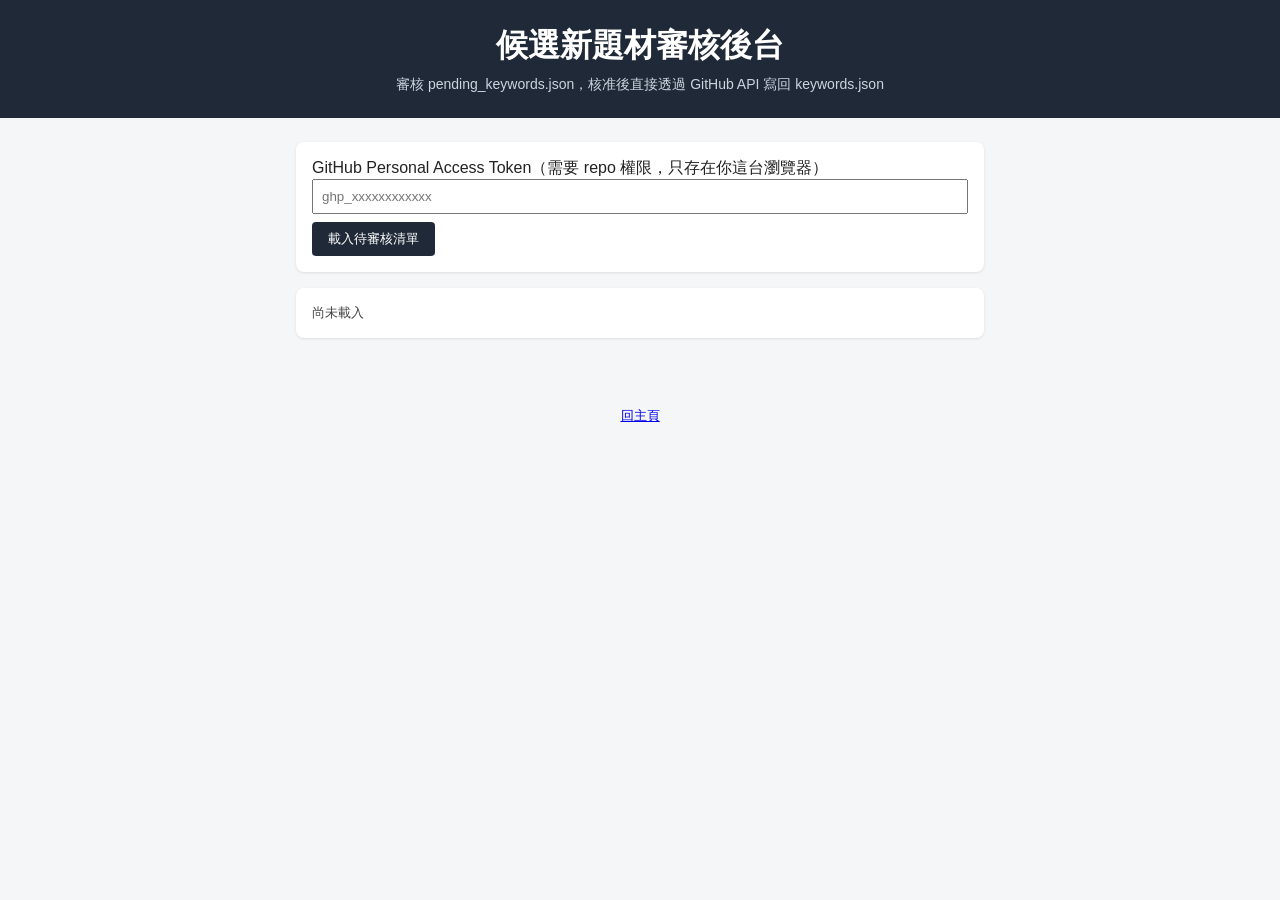
==== docs/admin.html @ 5322a7ff "新增候選新題材審核後台(docs/admin.html)，直接透過GitHub API核准/拒絕；修正首頁過時的GDELT字樣" ====
<!DOCTYPE html>
<html lang="zh-Hant">
<head>
<meta charset="UTF-8">
<meta name="viewport" content="width=device-width, initial-scale=1.0">
<title>候選新題材審核後台</title>
<link rel="stylesheet" href="style.css">
<style>
  main { max-width: 720px; }
  .token-box, .pending-item, .log-box {
    background: #fff; border-radius: 8px; padding: 16px;
    margin-bottom: 16px; box-shadow: 0 1px 3px rgba(0,0,0,0.1);
  }
  .token-box input[type="password"] { width: 100%; padding: 8px; box-sizing: border-box; }
  .pending-item { display: flex; flex-wrap: wrap; gap: 8px; align-items: center; }
  .pending-item .word { font-weight: bold; font-size: 16px; min-width: 90px; }
  .pending-item .meta { color: #888; font-size: 12px; width: 100%; }
  .pending-item select, .pending-item input[type="text"] { padding: 6px; }
  .pending-item input[type="text"] { flex: 1; min-width: 120px; }
  button.approve { background: #16a34a; color: #fff; border: none; padding: 6px 14px; border-radius: 4px; cursor: pointer; }
  button.reject { background: #dc2626; color: #fff; border: none; padding: 6px 14px; border-radius: 4px; cursor: pointer; }
  button.reload { background: #1f2937; color: #fff; border: none; padding: 8px 16px; border-radius: 4px; cursor: pointer; }
  .log-box { font-size: 13px; color: #444; white-space: pre-wrap; max-height: 200px; overflow-y: auto; }
</style>
</head>
<body>
  <header>
    <h1>候選新題材審核後台</h1>
    <p class="subtitle">審核 pending_keywords.json，核准後直接透過 GitHub API 寫回 keywords.json</p>
  </header>

  <main>
    <section class="token-box">
      <label for="token-input">GitHub Personal Access Token（需要 repo 權限，只存在你這台瀏覽器）</label>
      <input type="password" id="token-input" placeholder="ghp_xxxxxxxxxxxx">
      <button class="reload" id="reload-btn" style="margin-top:8px;">載入待審核清單</button>
    </section>

    <section id="pending-list"></section>

    <section class="log-box" id="log-box">尚未載入</section>
  </main>

  <footer>
    <p><a href="index.html">回主頁</a></p>
  </footer>

  <script src="admin.js"></script>
</body>
</html>
---- docs/style.css ----
* { box-sizing: border-box; }
body {
  font-family: "Noto Sans TC", "PingFang TC", "Microsoft JhengHei", sans-serif;
  margin: 0;
  background: #f5f6f8;
  color: #222;
}
header {
  padding: 24px 16px;
  text-align: center;
  background: #1f2937;
  color: #fff;
}
header h1 { margin: 0 0 8px; }
.subtitle { margin: 0; color: #cbd5e1; font-size: 14px; }
main {
  max-width: 960px;
  margin: 0 auto;
  padding: 24px 16px;
}
.tabs {
  display: flex;
  gap: 8px;
  justify-content: center;
  margin-bottom: 16px;
}
.tab-btn {
  padding: 8px 20px;
  border: 1px solid #1f2937;
  background: #fff;
  color: #1f2937;
  border-radius: 20px;
  cursor: pointer;
  font-size: 14px;
}
.tab-btn.active {
  background: #1f2937;
  color: #fff;
}
.wordcloud-section, .download-section, .leaderboard-section {
  background: #fff;
  border-radius: 8px;
  padding: 16px;
  margin-bottom: 24px;
  box-shadow: 0 1px 3px rgba(0,0,0,0.1);
}
#leaderboard-table {
  width: 100%;
  border-collapse: collapse;
  font-size: 14px;
}
#leaderboard-table th, #leaderboard-table td {
  padding: 8px 10px;
  text-align: center;
  border-bottom: 1px solid #eee;
}
#leaderboard-table th {
  color: #666;
  font-weight: normal;
}
#leaderboard-table td:nth-child(2) {
  text-align: left;
  font-weight: bold;
}
.chg-up { color: #dc2626; font-weight: bold; }
.chg-down { color: #16a34a; font-weight: bold; }
.chg-new { color: #ea580c; font-weight: bold; }
.chg-flat { color: #999; }
#wordcloud-img {
  width: 100%;
  height: auto;
  display: block;
  border-radius: 4px;
}
.status { text-align: center; color: #888; font-size: 13px; }
.download-section a {
  display: inline-block;
  margin-top: 8px;
  color: #2563eb;
  text-decoration: none;
  font-weight: bold;
}
footer {
  text-align: center;
  padding: 16px;
  color: #888;
  font-size: 13px;
}
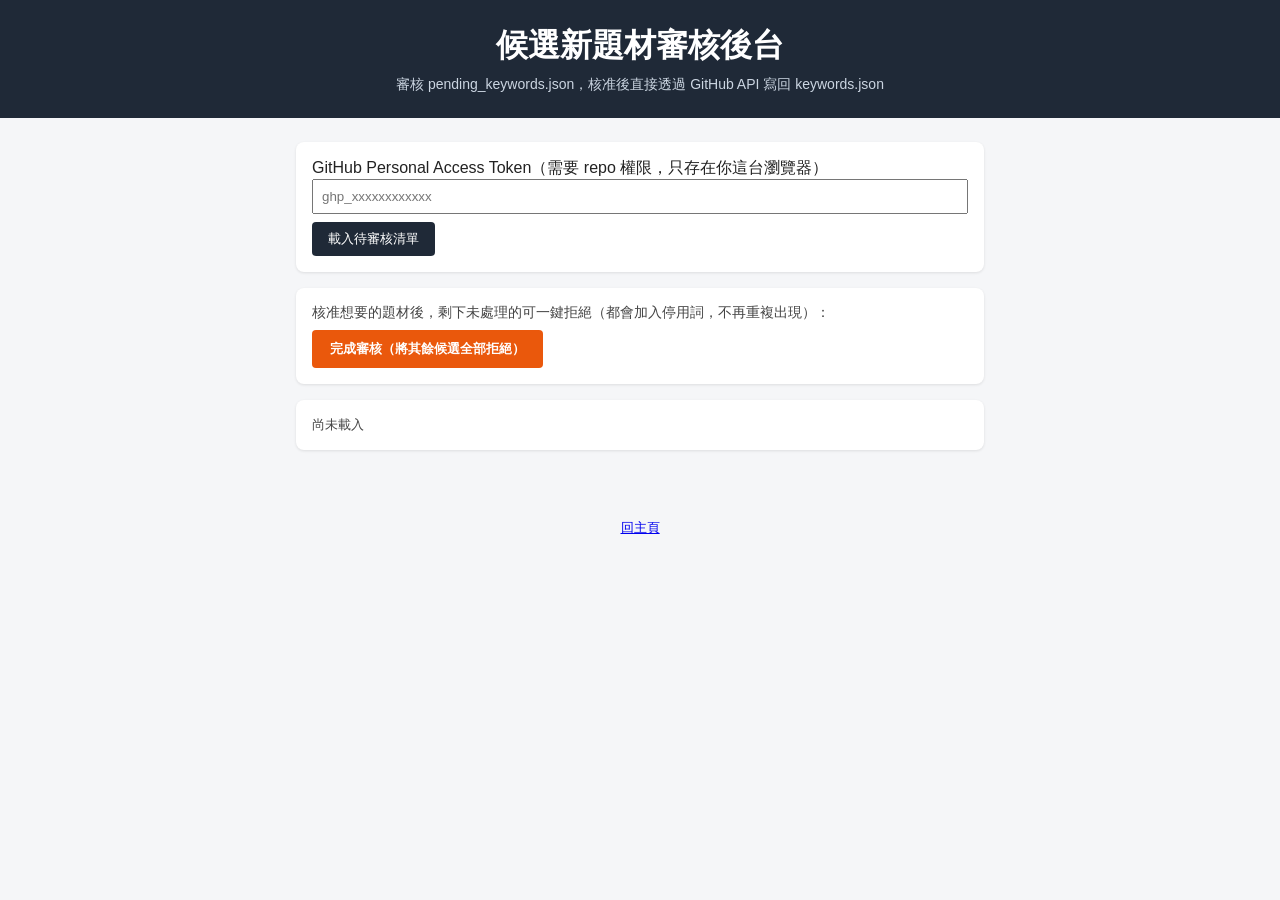
==== commit f9c4c2fb: "審核後台新增「完成審核」一鍵拒絕其餘候選+離開頁面提醒" ====
--- a/docs/admin.html
+++ b/docs/admin.html
@@ -20,6 +20,9 @@
   button.approve { background: #16a34a; color: #fff; border: none; padding: 6px 14px; border-radius: 4px; cursor: pointer; }
   button.reject { background: #dc2626; color: #fff; border: none; padding: 6px 14px; border-radius: 4px; cursor: pointer; }
   button.reload { background: #1f2937; color: #fff; border: none; padding: 8px 16px; border-radius: 4px; cursor: pointer; }
+  .finish-box { background: #fff; border-radius: 8px; padding: 16px; margin-bottom: 16px; box-shadow: 0 1px 3px rgba(0,0,0,0.1); }
+  .finish-box p { margin: 0 0 8px; font-size: 14px; color: #444; }
+  button.finish { background: #ea580c; color: #fff; border: none; padding: 10px 18px; border-radius: 4px; cursor: pointer; font-weight: bold; }
   .log-box { font-size: 13px; color: #444; white-space: pre-wrap; max-height: 200px; overflow-y: auto; }
 </style>
 </head>
@@ -38,6 +41,11 @@
 
     <section id="pending-list"></section>
 
+    <section class="finish-box">
+      <p>核准想要的題材後，剩下未處理的可一鍵拒絕（都會加入停用詞，不再重複出現）：</p>
+      <button class="finish" id="finish-btn">完成審核（將其餘候選全部拒絕）</button>
+    </section>
+
     <section class="log-box" id="log-box">尚未載入</section>
   </main>
 
--- a/docs/style.css
+++ b/docs/style.css
@@ -65,6 +65,7 @@
 .chg-up { color: #dc2626; font-weight: bold; }
 .chg-down { color: #16a34a; font-weight: bold; }
 .chg-new { color: #ea580c; font-weight: bold; }
+.chg-back { color: #0891b2; font-weight: bold; }
 .chg-flat { color: #999; }
 #wordcloud-img {
   width: 100%;
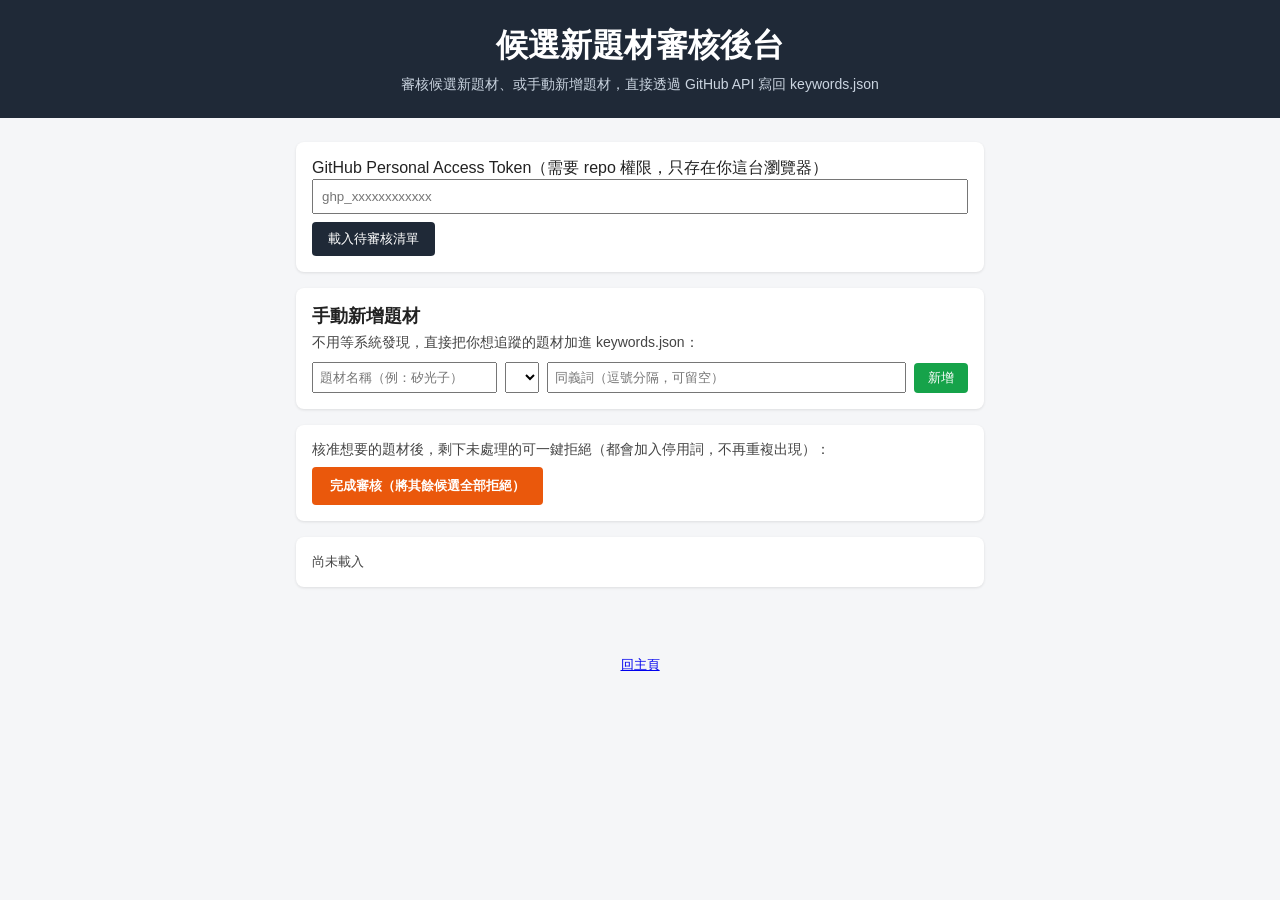
==== commit 02ebfef0: "admin後台新增手動新增題材功能(直接寫進keywords.json,並自動從停用詞/候選移除)" ====
--- a/docs/admin.html
+++ b/docs/admin.html
@@ -24,12 +24,18 @@
   .finish-box p { margin: 0 0 8px; font-size: 14px; color: #444; }
   button.finish { background: #ea580c; color: #fff; border: none; padding: 10px 18px; border-radius: 4px; cursor: pointer; font-weight: bold; }
   .log-box { font-size: 13px; color: #444; white-space: pre-wrap; max-height: 200px; overflow-y: auto; }
+  .manual-box { background: #fff; border-radius: 8px; padding: 16px; margin-bottom: 16px; box-shadow: 0 1px 3px rgba(0,0,0,0.1); }
+  .manual-box h2 { margin: 0 0 6px; font-size: 18px; }
+  .manual-box p { margin: 0 0 10px; font-size: 14px; color: #444; }
+  .manual-row { display: flex; flex-wrap: wrap; gap: 8px; align-items: center; }
+  .manual-row input[type="text"], .manual-row select { padding: 6px; }
+  .manual-row #manual-synonyms { flex: 1; min-width: 140px; }
 </style>
 </head>
 <body>
   <header>
     <h1>候選新題材審核後台</h1>
-    <p class="subtitle">審核 pending_keywords.json，核准後直接透過 GitHub API 寫回 keywords.json</p>
+    <p class="subtitle">審核候選新題材、或手動新增題材，直接透過 GitHub API 寫回 keywords.json</p>
   </header>
 
   <main>
@@ -37,6 +43,17 @@
       <label for="token-input">GitHub Personal Access Token（需要 repo 權限，只存在你這台瀏覽器）</label>
       <input type="password" id="token-input" placeholder="ghp_xxxxxxxxxxxx">
       <button class="reload" id="reload-btn" style="margin-top:8px;">載入待審核清單</button>
+    </section>
+
+    <section class="manual-box">
+      <h2>手動新增題材</h2>
+      <p>不用等系統發現，直接把你想追蹤的題材加進 keywords.json：</p>
+      <div class="manual-row">
+        <input type="text" id="manual-name" placeholder="題材名稱（例：矽光子）">
+        <select id="manual-category"></select>
+        <input type="text" id="manual-synonyms" placeholder="同義詞（逗號分隔，可留空）">
+        <button class="approve" id="manual-add-btn">新增</button>
+      </div>
     </section>
 
     <section id="pending-list"></section>
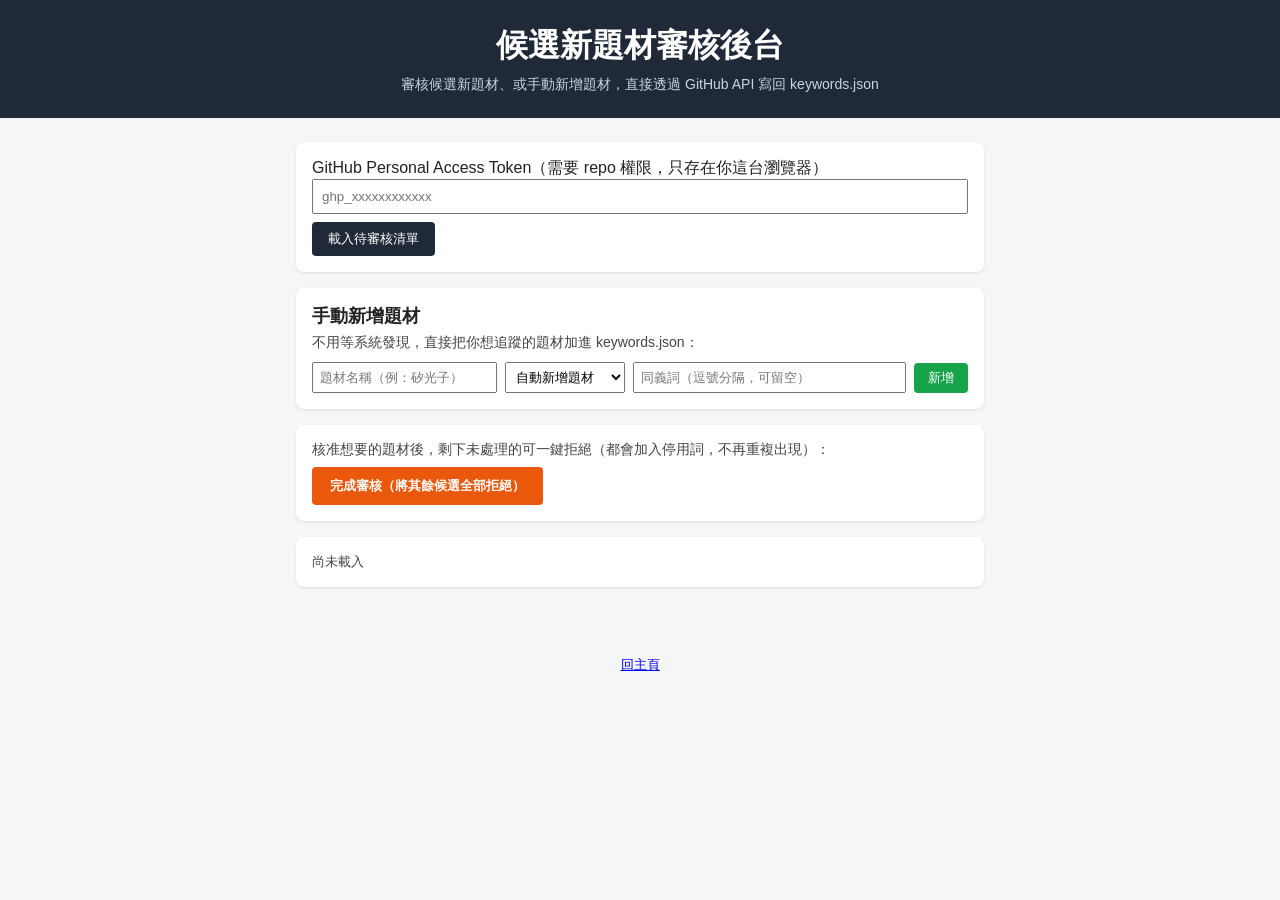
==== commit e2944e3e: "手動新增題材:分類下拉頁面一開啟就填入(預設12分類),不用先載入" ====
--- a/docs/admin.html
+++ b/docs/admin.html
@@ -29,6 +29,7 @@
   .manual-box p { margin: 0 0 10px; font-size: 14px; color: #444; }
   .manual-row { display: flex; flex-wrap: wrap; gap: 8px; align-items: center; }
   .manual-row input[type="text"], .manual-row select { padding: 6px; }
+  .manual-row select { min-width: 120px; }
   .manual-row #manual-synonyms { flex: 1; min-width: 140px; }
 </style>
 </head>
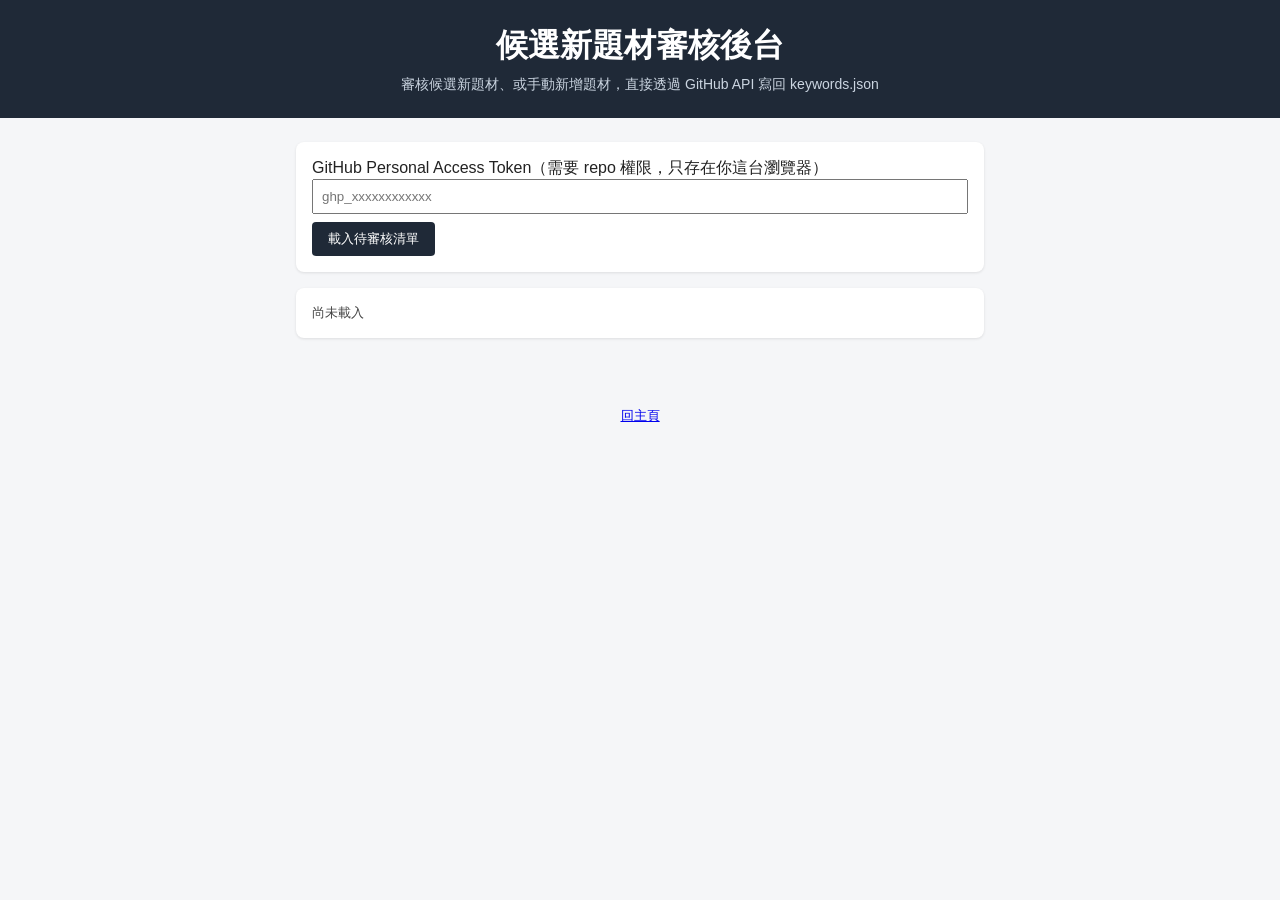
==== commit 4150050e: "admin後台:token載入成功前隱藏內容;手動新增旁加「查看題材」hover抽屜(列分類與題材名);有存token自動載入" ====
--- a/docs/admin.html
+++ b/docs/admin.html
@@ -31,6 +31,19 @@
   .manual-row input[type="text"], .manual-row select { padding: 6px; }
   .manual-row select { min-width: 120px; }
   .manual-row #manual-synonyms { flex: 1; min-width: 140px; }
+  .view-themes { position: relative; font-size: 14px; font-weight: normal; margin-left: 10px; }
+  .view-themes a { color: #2563eb; text-decoration: none; }
+  .themes-drawer {
+    display: none; position: absolute; z-index: 10; top: 100%; left: 0;
+    width: 340px; max-height: 360px; overflow-y: auto;
+    background: #fff; border: 1px solid #ddd; border-radius: 8px;
+    box-shadow: 0 4px 16px rgba(0,0,0,0.15); padding: 12px; margin-top: 4px;
+    font-size: 13px; line-height: 1.6; color: #333; text-align: left; cursor: default;
+  }
+  .view-themes:hover .themes-drawer { display: block; }
+  .themes-drawer .cat { font-weight: bold; color: #1f2937; margin-top: 8px; }
+  .themes-drawer .cat:first-child { margin-top: 0; }
+  .themes-drawer .words { color: #555; }
 </style>
 </head>
 <body>
@@ -46,8 +59,14 @@
       <button class="reload" id="reload-btn" style="margin-top:8px;">載入待審核清單</button>
     </section>
 
+    <div id="app-body" style="display:none;">
     <section class="manual-box">
-      <h2>手動新增題材</h2>
+      <h2>手動新增題材
+        <span class="view-themes">
+          <a href="#" id="view-themes-link">查看題材</a>
+          <div class="themes-drawer" id="themes-drawer">載入後顯示現有題材</div>
+        </span>
+      </h2>
       <p>不用等系統發現，直接把你想追蹤的題材加進 keywords.json：</p>
       <div class="manual-row">
         <input type="text" id="manual-name" placeholder="題材名稱（例：矽光子）">
@@ -63,6 +82,7 @@
       <p>核准想要的題材後，剩下未處理的可一鍵拒絕（都會加入停用詞，不再重複出現）：</p>
       <button class="finish" id="finish-btn">完成審核（將其餘候選全部拒絕）</button>
     </section>
+    </div>
 
     <section class="log-box" id="log-box">尚未載入</section>
   </main>
